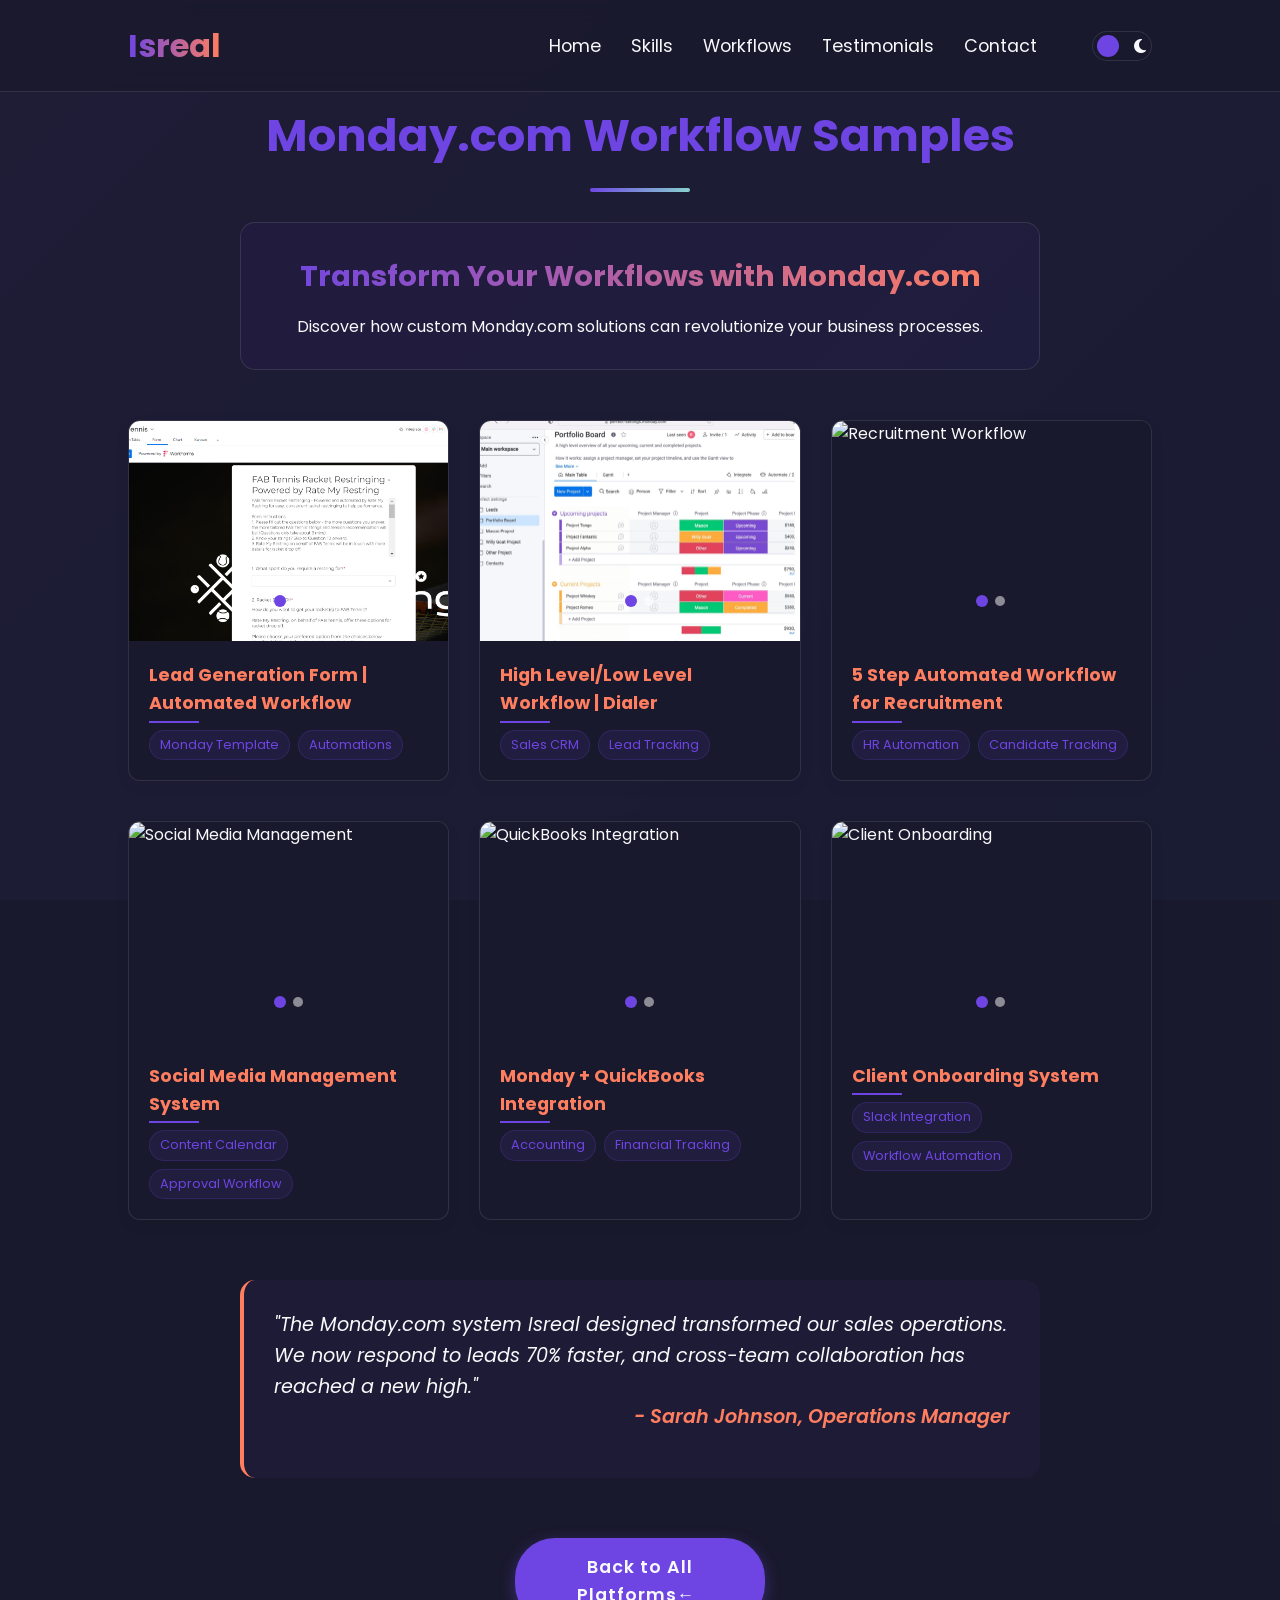
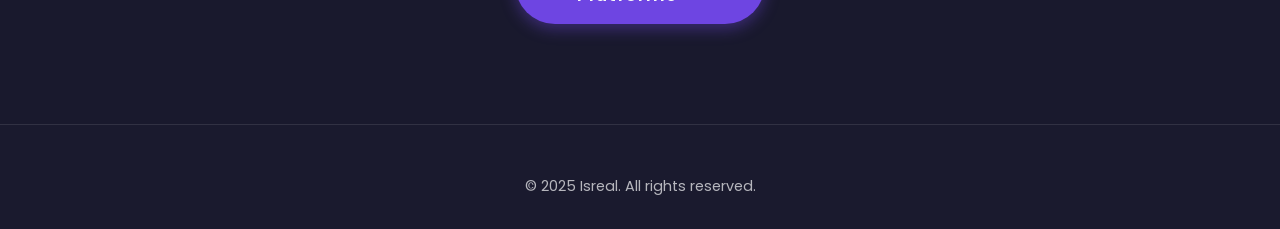
==== Monday.html @ 062c0fcd "Add files via upload" ====
<!DOCTYPE html>
<html lang="en">
<head>
    <meta charset="UTF-8">
    <meta name="viewport" content="width=device-width, initial-scale=1.0">
    <title>Monday.com Workflow Samples | Business Automation Consultant</title>
    <link rel="stylesheet" href="https://cdnjs.cloudflare.com/ajax/libs/font-awesome/6.4.0/css/all.min.css">
    <link href="https://fonts.googleapis.com/css2?family=Poppins:wght@100;200;300;400;500;600;700;800;900&display=swap" rel="stylesheet">
    <link rel="stylesheet" href="style.css">
</head>
<body class="dark-mode">
    <div class="bg-animation"></div>
    
    <header>
        <a href="index.html" class="logo">Isreal</a>
        <div class="menu-container">
            <div class="menu-toggle"><i class="fas fa-bars"></i></div>
            <nav class="navbar">
                <ul>
                    <li><a href="index.html#home">Home</a></li>
                    <li><a href="index.html#skills">Skills</a></li>
                    <li><a href="index.html#workflow">Workflows</a></li>
                    <li><a href="index.html#testimonials">Testimonials</a></li>
                    <li><a href="index.html#contact">Contact</a></li>
                </ul>
            </nav>
            <div class="theme-toggle-container">
                <div class="theme-toggle">
                    <i class="fas fa-sun"></i>
                    <i class="fas fa-moon"></i>
                    <span class="toggle-ball"></span>
                </div>
            </div>
        </div>
    </header>

    <section class="platform-samples">
        <h1>Monday.com Workflow Samples</h1>
        
        <div class="sample-description">
            <h2>Transform Your Workflows with Monday.com</h2>
            <p>Discover how custom Monday.com solutions can revolutionize your business processes.</p>
            <i class="fab fa-monday platform-icon monday-color"></i>
        </div>

        <div class="sample-grid">
            <!-- Row 1 -->
            <div class="sample-row">
                <!-- Sample 1 -->
                <div class="sample-item">
                    <div class="sample-carousel">
                        <div class="carousel-inner">
                            <div class="carousel-item active">
                                <img src="images/Poject image/m1" alt="Lead Generation Form">
                            </div>
                            <div class="carousel-item">
                                <img src="images/Poject image/m11" alt="Form Details">
                            </div>    
                        </div>
                        <div class="carousel-controls">
                            <button class="carousel-prev"><i class="fas fa-chevron-left"></i></button>
                            <button class="carousel-next"><i class="fas fa-chevron-right"></i></button>
                        </div>
                        <div class="carousel-indicators">
                            <span class="indicator active"></span>
                            <span class="indicator"></span>
                        </div>
                    </div>
                    <div class="sample-info">
                        <h3>Lead Generation Form | Automated Workflow</h3>
                        <div class="sample-tags">
                            <span>Monday Template</span>
                            <span>Automations</span>
                        </div>
                    </div>
                </div>

                <!-- Sample 2 -->
                <div class="sample-item">
                    <div class="sample-carousel">
                        <div class="carousel-inner">
                            <div class="carousel-item active">
                                <img src="images/Poject image/m2" alt="High Level Workflow">
                            </div>
                            <div class="carousel-item">
                                <img src="images/Poject image/m22" alt="Dialer Integration">
                            </div>
                        </div>
                        <div class="carousel-controls">
                            <button class="carousel-prev"><i class="fas fa-chevron-left"></i></button>
                            <button class="carousel-next"><i class="fas fa-chevron-right"></i></button>
                        </div>
                        <div class="carousel-indicators">
                            <span class="indicator active"></span>
                            <span class="indicator"></span>
                        </div>
                    </div>
                    <div class="sample-info">
                        <h3>High Level/Low Level Workflow | Dialer</h3>
                        <div class="sample-tags">
                            <span>Sales CRM</span>
                            <span>Lead Tracking</span>
                        </div>
                    </div>
                </div>

                <!-- Sample 3 -->
                <div class="sample-item">
                    <div class="sample-carousel">
                        <div class="carousel-inner">
                            <div class="carousel-item active">
                                <img src="images/Poject image/m3" alt="Recruitment Workflow">
                            </div>
                            <div class="carousel-item">
                                <img src="images/Poject image/m33" alt="Screening Process">
                            </div>
                        </div>
                        <div class="carousel-controls">
                            <button class="carousel-prev"><i class="fas fa-chevron-left"></i></button>
                            <button class="carousel-next"><i class="fas fa-chevron-right"></i></button>
                        </div>
                        <div class="carousel-indicators">
                            <span class="indicator active"></span>
                            <span class="indicator"></span>
                        </div>
                    </div>
                    <div class="sample-info">
                        <h3>5 Step Automated Workflow for Recruitment</h3>
                        <div class="sample-tags">
                            <span>HR Automation</span>
                            <span>Candidate Tracking</span>
                        </div>
                    </div>
                </div>
            </div>

            <!-- Row 2 -->
            <div class="sample-row">
                <!-- Sample 4 -->
                <div class="sample-item">
                    <div class="sample-carousel">
                        <div class="carousel-inner">
                            <div class="carousel-item active">
                                <img src="images/Poject image/m4" alt="Social Media Management">
                            </div>
                            <div class="carousel-item">
                                <img src="images/Poject image/m44" alt="Content Calendar">
                            </div>
                        </div>
                        <div class="carousel-controls">
                            <button class="carousel-prev"><i class="fas fa-chevron-left"></i></button>
                            <button class="carousel-next"><i class="fas fa-chevron-right"></i></button>
                        </div>
                        <div class="carousel-indicators">
                            <span class="indicator active"></span>
                            <span class="indicator"></span>
                        </div>
                    </div>
                    <div class="sample-info">
                        <h3>Social Media Management System</h3>
                        <div class="sample-tags">
                            <span>Content Calendar</span>
                            <span>Approval Workflow</span>
                        </div>
                    </div>
                </div>

                <!-- Sample 5 -->
                <div class="sample-item">
                    <div class="sample-carousel">
                        <div class="carousel-inner">
                            <div class="carousel-item active">
                                <img src="images/Poject image/m5" alt="QuickBooks Integration">
                            </div>
                            <div class="carousel-item">
                                <img src="images/Poject image/m55" alt="Financial Tracking">
                            </div>
                        </div>
                        <div class="carousel-controls">
                            <button class="carousel-prev"><i class="fas fa-chevron-left"></i></button>
                            <button class="carousel-next"><i class="fas fa-chevron-right"></i></button>
                        </div>
                        <div class="carousel-indicators">
                            <span class="indicator active"></span>
                            <span class="indicator"></span>
                        </div>
                    </div>
                    <div class="sample-info">
                        <h3>Monday + QuickBooks Integration</h3>
                        <div class="sample-tags">
                            <span>Accounting</span>
                            <span>Financial Tracking</span>
                        </div>
                    </div>
                </div>

                <!-- Sample 6 -->
                <div class="sample-item">
                    <div class="sample-carousel">
                        <div class="carousel-inner">
                            <div class="carousel-item active">
                                <img src="images/Poject image/m6" alt="Client Onboarding">
                            </div>
                            <div class="carousel-item">
                                <img src="images/Poject image/m66" alt="Slack Integration">
                            </div>
                        </div>
                        <div class="carousel-controls">
                            <button class="carousel-prev"><i class="fas fa-chevron-left"></i></button>
                            <button class="carousel-next"><i class="fas fa-chevron-right"></i></button>
                        </div>
                        <div class="carousel-indicators">
                            <span class="indicator active"></span>
                            <span class="indicator"></span>
                        </div>
                    </div>
                    <div class="sample-info">
                        <h3>Client Onboarding System</h3>
                        <div class="sample-tags">
                            <span>Slack Integration</span>
                            <span>Workflow Automation</span>
                        </div>
                    </div>
                </div>
            </div>
        </div>

        <div class="testimonial-quote">
            <blockquote>
                "The Monday.com system Isreal designed transformed our sales operations. We now respond to leads 70% faster, and cross-team collaboration has reached a new high."
                <cite>- Sarah Johnson, Operations Manager</cite>
            </blockquote>
        </div>

        <a href="index.html#workflow" class="btn back-btn">Back to All Platforms</a>
    </section>

    <footer>
        <p class="copyright">© 2025 Isreal. All rights reserved.</p>
    </footer>

    <div class="back-to-top">
        <i class="fas fa-arrow-up"></i>
    </div>

    <script src="script.js"></script>
    <script src="samples.js"></script>
</body>
</html>
---- style.css ----
/* Base Styles */
:root {
    --primary: #6e45e2;
    --secondary: #88d3ce;
    --accent: #ff7e5f;
    --dark: #1a1a2e;
    --light: #f8f9fa;
    --text-dark: #333;
    --text-light: #f8f9fa;
    --card-bg-dark: rgba(26, 26, 46, 0.9);
    --card-bg-light: rgba(255, 255, 255, 0.9);
    --border-dark: rgba(255, 255, 255, 0.1);
    --border-light: rgba(0, 0, 0, 0.1);
    --gradient: linear-gradient(135deg, var(--primary), var(--secondary));
}

/* Light mode variables */
.light-mode {
    --background: #f8f9fa;
    --text-color: var(--text-dark);
    --card-bg: var(--card-bg-light);
    --border-color: var(--border-light);
    --header-bg: rgba(248, 249, 250, 0.9);
    --header-border: rgba(0, 0, 0, 0.1);
}

/* Dark mode variables */
.dark-mode {
    --background: var(--dark);
    --text-color: var(--text-light);
    --card-bg: var(--card-bg-dark);
    --border-color: var(--border-dark);
    --header-bg: rgba(26, 26, 46, 0.9);
    --header-border: rgba(255, 255, 255, 0.1);
}

* {
    margin: 0;
    padding: 0;
    box-sizing: border-box;
    font-family: 'Poppins', sans-serif;
    transition: background-color 0.5s ease, color 0.3s ease;
}

body {
    background-color: var(--background);
    color: var(--text-color);
    overflow-x: hidden;
    line-height: 1.6;
}

/* Animated Background (Dark mode only) */
.bg-animation {
    position: fixed;
    top: 0;
    left: 0;
    width: 100%;
    height: 100%;
    z-index: -2;
    background: linear-gradient(-45deg, #1a1a2e, #16213e, #0f3460, #533483);
    background-size: 400% 400%;
    animation: gradientBG 15s ease infinite;
    opacity: 0;
    transition: opacity 0.5s ease;
}

.dark-mode .bg-animation {
    opacity: 1;
}

@keyframes gradientBG {
    0% { background-position: 0% 50%; }
    50% { background-position: 100% 50%; }
    100% { background-position: 0% 50%; }
}

/* Header with dropdown menu */
header {
    position: fixed;
    top: 0;
    left: 0;
    width: 100%;
    padding: 20px 10%;
    display: flex;
    justify-content: space-between;
    align-items: center;
    z-index: 100;
    backdrop-filter: blur(10px);
    background: var(--header-bg);
    border-bottom: 1px solid var(--header-border);
}

.logo {
    font-size: 2rem;
    font-weight: 700;
    background: linear-gradient(to right, var(--primary), var(--accent));
    -webkit-background-clip: text;
    background-clip: text;
    color: transparent;
    text-decoration: none;
}

.menu-container {
    display: flex;
    align-items: center;
    gap: 20px;
}

.menu-toggle {
    display: none;
    font-size: 1.5rem;
    color: var(--text-color);
    cursor: pointer;
    z-index: 101;
}

.navbar {
    position: relative;
}

.navbar ul {
    display: flex;
    list-style: none;
}

.navbar li {
    position: relative;
}

.navbar a {
    font-size: 1.1rem;
    color: var(--text-color);
    text-decoration: none;
    padding: 10px 15px;
    display: flex;
    align-items: center;
    gap: 5px;
    transition: all 0.3s ease;
}

.navbar a:hover {
    color: var(--accent);
}

/* Theme toggle */
.theme-toggle-container {
    margin-left: 20px;
}

.theme-toggle {
    position: relative;
    width: 60px;
    height: 30px;
    border-radius: 30px;
    background: var(--card-bg);
    border: 1px solid var(--border-color);
    cursor: pointer;
    display: flex;
    align-items: center;
    padding: 0 5px;
    justify-content: space-between;
}

.theme-toggle i {
    font-size: 1rem;
    color: var(--text-color);
    z-index: 1;
}

.theme-toggle .toggle-ball {
    position: absolute;
    width: 22px;
    height: 22px;
    background: var(--primary);
    border-radius: 50%;
    left: 4px;
    transition: transform 0.3s ease;
    z-index: 2;
}

.light-mode .theme-toggle .toggle-ball {
    transform: translateX(30px);
}

/* Hero Section */
.hero {
    min-height: 100vh;
    display: flex;
    align-items: center;
    padding: 150px 10% 80px;
    position: relative;
    overflow: hidden;
}

.hero-content {
    max-width: 700px;
}

.hero-content h1 {
    font-size: 3.5rem;
    font-weight: 700;
    line-height: 1.2;
    margin-bottom: 20px;
    background: linear-gradient(to right, var(--primary), var(--accent));
    -webkit-background-clip: text;
    background-clip: text;
    color: transparent;
}

.hero-content h3 {
    font-size: 1.8rem;
    color: var(--secondary);
    margin-bottom: 20px;
}

.hero-content p {
    font-size: 1.1rem;
    margin-bottom: 30px;
    line-height: 1.6;
}

.btn-box {
    display: flex;
    gap: 15px;
    margin-bottom: 40px;
}

.btn {
    display: inline-flex;
    padding: 12px 28px;
    background: var(--primary);
    color: var(--light);
    border-radius: 40px;
    font-size: 1rem;
    font-weight: 600;
    letter-spacing: 1px;
    text-decoration: none;
    transition: all 0.3s ease;
    box-shadow: 0 5px 15px rgba(110, 69, 226, 0.4);
    position: relative;
    overflow: hidden;
    z-index: 1;
    border: none;
    cursor: pointer;
}

.btn:hover {
    transform: translateY(-5px);
    box-shadow: 0 10px 20px rgba(110, 69, 226, 0.6);
}

.btn::before {
    content: '';
    position: absolute;
    top: 0;
    left: 0;
    width: 0;
    height: 100%;
    background: linear-gradient(to right, var(--accent), var(--primary));
    transition: width 0.3s ease;
    z-index: -1;
}

.btn:hover::before {
    width: 100%;
}

.btn-secondary {
    background: transparent;
    border: 2px solid var(--primary);
    color: var(--primary);
}

.btn-secondary:hover {
    color: var(--light);
}

/* Hero Image Styling */
.hero {
    position: relative;
    display: flex;
    align-items: center;
    justify-content: space-between;
    padding: 150px 10% 80px;
}

.hero-content {
    flex: 1;
    max-width: 700px;
    z-index: 1;
}

.hero-image {
    flex: 1;
    display: flex;
    justify-content: center;
    align-items: center;
    padding-left: 50px;
    z-index: 1;
}

.hero-image img {
    max-width: 100%;
    height: auto;
    border-radius: 20px;
    box-shadow: 0 20px 40px rgba(0, 0, 0, 0.3);
    border: 5px solid var(--primary);
    animation: float 6s ease-in-out infinite;
    transition: all 0.3s ease;
}

.hero-image img:hover {
    transform: scale(1.02);
    box-shadow: 0 25px 50px rgba(0, 0, 0, 0.4);
}

@keyframes float {
    0% { transform: translateY(0px); }
    50% { transform: translateY(-20px); }
    100% { transform: translateY(0px); }
}

/* About Section */
.about {
    padding: 150px 10% 100px;
    display: flex;
    justify-content: center;
    align-items: center;
    background: var(--card-bg);
}

.about-container {
    display: flex;
    align-items: center;
    gap: 50px;
    max-width: 1200px;
}

.about-img {
    position: relative;
    width: 350px;
    height: 350px;
    border-radius: 50%;
    overflow: hidden;
    border: 5px solid var(--primary);
}

.about-img img {
    width: 100%;
    height: 100%;
    object-fit: cover;
    transition: transform 0.5s ease;
}

.about-img:hover img {
    transform: scale(1.05);
}

.circle-spin {
    position: absolute;
    top: 0;
    left: 0;
    width: 100%;
    height: 100%;
    border-radius: 50%;
    border-top: 5px solid transparent;
    border-bottom: 5px solid transparent;
    border-left: 5px solid var(--accent);
    border-right: 5px solid var(--secondary);
    animation: spin 8s linear infinite;
}

@keyframes spin {
    100% {
        transform: rotate(360deg);
    }
}

.about-content {
    flex: 1;
}

.about-content h3 {
    font-size: 2.5rem;
    margin-bottom: 20px;
    color: var(--primary);
}

.about-content p {
    font-size: 1.1rem;
    line-height: 1.6;
    margin-bottom: 30px;
}

.skills-tags {
    display: flex;
    flex-wrap: wrap;
    gap: 10px;
}

.skill-tag {
    background: var(--primary);
    color: var(--light);
    padding: 8px 15px;
    border-radius: 30px;
    font-size: 0.9rem;
    border: 1px solid var(--primary);
    transition: all 0.3s ease;
    box-shadow: 0 4px 8px rgba(110, 69, 226, 0.2);
}

/* Section Titles */
.section-title {
    font-size: 2.5rem;
    text-align: center;
    margin-bottom: 50px;
    position: relative;
    display: inline-block;
    left: 50%;
    transform: translateX(-50%);
}

.section-title::after {
    content: '';
    position: absolute;
    bottom: -10px;
    left: 0;
    width: 100%;
    height: 3px;
    background: var(--gradient);
    border-radius: 3px;
}

/* Skills Section */
.skills {
    padding: 100px 10%;
    background: var(--background);
}

.skills-container {
    display: grid;
    grid-template-columns: repeat(auto-fit, minmax(300px, 1fr));
    gap: 30px;
    margin-top: 50px;
}

.skill-card {
    background: var(--card-bg);
    border-radius: 15px;
    padding: 30px;
    transition: all 0.3s ease;
    border: 1px solid var(--border-color);
    backdrop-filter: blur(10px);
}

.skill-card:hover {
    transform: translateY(-10px);
    box-shadow: 0 15px 30px rgba(0, 0, 0, 0.1);
    border-color: var(--primary);
}

.skill-card i {
    font-size: 3rem;
    color: var(--primary);
    margin-bottom: 20px;
}

.skill-card h3 {
    font-size: 1.5rem;
    margin-bottom: 15px;
    color: var(--secondary);
}

.skill-card p {
    font-size: 1rem;
    line-height: 1.6;
}

/* Workflow Showcase */
.workflow {
    padding: 100px 10%;
    background: var(--card-bg);
}

.workflow-container {
    display: flex;
    flex-wrap: wrap;
    gap: 30px;
    margin-top: 50px;
}

.workflow-item {
    flex: 1 1 300px;
    background: var(--card-bg);
    border-radius: 15px;
    overflow: hidden;
    transition: all 0.3s ease;
    border: 1px solid var(--border-color);
    position: relative;
    overflow: hidden;
}

.workflow-item::before {
    content: '';
    position: absolute;
    top: 0;
    left: 0;
    width: 100%;
    height: 100%;
    background: var(--gradient);
    opacity: 0;
    transition: opacity 0.3s ease;
    z-index: 1;
}

.workflow-item:hover {
    transform: translateY(-10px);
    box-shadow: 0 15px 30px rgba(0, 0, 0, 0.1);
}

.workflow-item:hover::before {
    opacity: 0.1;
}

.workflow-img {
    height: 200px;
    overflow: hidden;
}

.workflow-img img {
    width: 100%;
    height: 100%;
    object-fit: cover;
    transition: transform 0.5s ease;
}

.workflow-item:hover .workflow-img img {
    transform: scale(1.1);
}

.workflow-content {
    padding: 20px;
    position: relative;
    z-index: 2;
}

.workflow-content h3 {
    font-size: 1.3rem;
    margin-bottom: 10px;
    color: var(--accent);
}

.workflow-content p {
    font-size: 0.9rem;
    line-height: 1.6;
    margin-bottom: 15px;
}

/* Testimonials */
.testimonials {
    padding: 100px 10%;
    background: var(--background);
}

.testimonial-container {
    display: flex;
    flex-wrap: wrap;
    gap: 30px;
    margin-top: 50px;
}

.testimonial-card {
    flex: 1 1 300px;
    background: var(--card-bg);
    border-radius: 15px;
    padding: 30px;
    transition: all 0.3s ease;
    border: 1px solid var(--border-color);
    position: relative;
}

.testimonial-card:hover {
    transform: translateY(-10px);
    box-shadow: 0 15px 30px rgba(0, 0, 0, 0.1);
}

.testimonial-card::before {
    content: '"';
    position: absolute;
    top: 20px;
    left: 20px;
    font-size: 5rem;
    color: rgba(110, 69, 226, 0.1);
    font-family: serif;
    line-height: 1;
}

.testimonial-card p {
    font-size: 1rem;
    line-height: 1.6;
    margin-bottom: 20px;
    position: relative;
    z-index: 1;
}

.testimonial-author {
    display: flex;
    align-items: center;
}

.testimonial-author img {
    width: 50px;
    height: 50px;
    border-radius: 50%;
    object-fit: cover;
    margin-right: 15px;
    border: 2px solid var(--primary);
}

.author-info h4 {
    font-size: 1.1rem;
    color: var(--secondary);
}

.author-info span {
    font-size: 0.9rem;
    color: var(--text-color);
    opacity: 0.7;
}

.rating {
    color: var(--accent);
    margin-top: 5px;
}

/* Video Testimonial Section */
.video-testimonial {
    padding: 100px 10%;
    background: var(--card-bg);
}

.video-container {
    max-width: 1000px;
    margin: 0 auto;
}

.vimeo-wrapper {
    position: relative;
    padding-bottom: 56.25%; /* 16:9 Aspect Ratio */
    height: 0;
    overflow: hidden;
    border-radius: 15px;
    box-shadow: 0 15px 30px rgba(0,0,0,0.2);
    margin-bottom: 20px;
}

.vimeo-wrapper iframe {
    position: absolute;
    top: 0;
    left: 0;
    width: 100%;
    height: 100%;
    border: none;
}

.video-caption {
    text-align: center;
    margin-top: 20px;
}

.video-caption h3 {
    color: var(--accent);
    font-size: 1.4rem;
    margin-bottom: 5px;
}

.video-description {
    max-width: 800px;
    margin: 30px auto 0;
    text-align: center;
    font-size: 1.1rem;
    line-height: 1.6;
}

/* Contact */
.contact {
    padding: 100px 10%;
    background: var(--card-bg);
}

.contact-container {
    display: flex;
    flex-wrap: wrap;
    gap: 50px;
    margin-top: 50px;
}

.contact-info {
    flex: 1 1 300px;
    text-align: center;
    width: 100%;
}

.contact-info h3 {
    font-size: 1.8rem;
    margin-bottom: 30px;
    color: var(--secondary);
}

.contact-details {
    display: flex;
    flex-direction: column;
    gap: 20px;
}

.contact-item {
    display: flex;
    align-items: center;
    gap: 15px;
    justify-content: center;
}

.contact-item i {
    font-size: 1.5rem;
    color: var(--primary);
    width: 50px;
    height: 50px;
    background: var(--card-bg);
    border-radius: 50%;
    display: flex;
    justify-content: center;
    align-items: center;
    transition: all 0.3s ease;
}

.contact-item:hover i {
    background: var(--primary);
    color: var(--light);
    transform: rotate(15deg);
}

.contact-text h4 {
    font-size: 1.2rem;
    margin-bottom: 5px;
    color: var(--accent);
}

.contact-text a, .contact-text p {
    font-size: 1rem;
    color: var(--text-color);
    text-decoration: none;
    transition: all 0.3s ease;
}

.contact-text a:hover {
    color: var(--primary);
}

.upwork-btn-container {
    margin-top: 30px;
    text-align: center;
}

.upwork-btn {
    padding: 15px 30px;
    font-size: 1.1rem;
}

/* Footer */
footer {
    background: var(--background);
    padding: 30px 10%;
    text-align: center;
    border-top: 1px solid var(--border-color);
}

.copyright {
    font-size: 0.9rem;
    color: var(--text-color);
    opacity: 0.7;
    margin-top: 20px;
}

/* Back to Top Button */
.back-to-top {
    position: fixed;
    bottom: 30px;
    right: 30px;
    width: 50px;
    height: 50px;
    background: var(--primary);
    color: var(--light);
    border-radius: 50%;
    display: flex;
    justify-content: center;
    align-items: center;
    cursor: pointer;
    opacity: 0;
    visibility: hidden;
    transition: all 0.3s ease;
    z-index: 99;
    box-shadow: 0 5px 15px rgba(110, 69, 226, 0.4);
}

.back-to-top.visible {
    opacity: 1;
    visibility: visible;
}

.back-to-top:hover {
    background: var(--accent);
    transform: translateY(-5px);
}

/* Chatbot Styles */
.chatbot-container {
    position: fixed;
    bottom: 20px;
    left: 20px;
    width: 350px;
    max-height: 500px;
    background: var(--card-bg);
    border-radius: 16px;
    box-shadow: 0 10px 25px rgba(0, 0, 0, 0.2);
    overflow: hidden;
    display: flex;
    flex-direction: column;
    transform: translateY(20px);
    opacity: 0;
    visibility: hidden;
    transition: all 0.3s ease;
    z-index: 1000;
    border: 1px solid var(--border-color);
}

.chatbot-container.active {
    transform: translateY(0);
    opacity: 1;
    visibility: visible;
    max-height: 70vh;
}

.chatbot-container .chat-header {
    background: var(--primary);
    color: white;
    padding: 15px;
    display: flex;
    align-items: center;
    position: relative;
}

.chatbot-container .chat-header h2 {
    margin: 0;
    font-size: 1.2rem;
    color: white;
}

.chatbot-container .bot-avatar {
    width: 30px;
    height: 30px;
    border-radius: 50%;
    margin-right: 10px;
    object-fit: cover;
}

.chatbot-container .close-chat {
    position: absolute;
    right: 15px;
    background: none;
    border: none;
    color: white;
    font-size: 1rem;
    cursor: pointer;
    padding: 5px;
}

.chatbot-container .chat-box {
    flex: 1;
    padding: 15px;
    overflow-y: auto;
    max-height: 350px;
    background: var(--card-bg);
}

.chatbot-container .message {
    margin-bottom: 12px;
    display: flex;
    align-items: flex-start;
    animation: fadeIn 0.4s forwards;
}

.chatbot-container .user {
    justify-content: flex-end;
}

.chatbot-container .user .bubble {
    background: var(--primary);
    color: white;
    border-top-right-radius: 5px;
}

.chatbot-container .bot .bubble {
    background: var(--card-bg);
    color: var(--text-color);
    border: 1px solid var(--border-color);
    border-top-left-radius: 5px;
}

.chatbot-container .bubble {
    max-width: 80%;
    padding: 10px 14px;
    border-radius: 20px;
    position: relative;
    font-size: 0.9rem;
    line-height: 1.4;
    word-wrap: break-word;
}

.chatbot-container #chat-form {
    display: flex;
    border-top: 1px solid var(--border-color);
    padding: 10px;
    background: var(--card-bg);
}

.chatbot-container #user-input {
    flex: 1;
    padding: 10px 12px;
    border: 1px solid var(--border-color);
    border-radius: 20px;
    background: var(--card-bg);
    margin-right: 10px;
    font-size: 0.9rem;
    color: var(--text-color);
}

.chatbot-container #chat-form button {
    background: var(--primary);
    color: white;
    border: none;
    width: 40px;
    height: 40px;
    border-radius: 50%;
    cursor: pointer;
    font-size: 1rem;
    display: flex;
    align-items: center;
    justify-content: center;
    transition: all 0.3s ease;
}

.chatbot-container #chat-form button:hover {
    background: var(--accent);
    transform: scale(1.05);
}

.chatbot-container .typing-indicator {
    display: none;
    padding: 5px 15px;
    background: var(--card-bg);
}

.chatbot-container .typing-indicator span {
    display: inline-block;
    width: 8px;
    height: 8px;
    margin-right: 4px;
    background: var(--text-color);
    opacity: 0.4;
    border-radius: 50%;
    animation: blink 1.4s infinite;
}

.chatbot-container .typing-indicator span:nth-child(2) {
    animation-delay: 0.2s;
}

.chatbot-container .typing-indicator span:nth-child(3) {
    animation-delay: 0.4s;
}

.chat-toggle {
    position: fixed;
    bottom: 30px;
    left: 30px;
    width: 60px;
    height: 60px;
    background: var(--primary);
    color: white;
    border-radius: 50%;
    display: flex;
    justify-content: center;
    align-items: center;
    cursor: pointer;
    z-index: 999;
    box-shadow: 0 5px 15px rgba(0, 0, 0, 0.2);
    transition: all 0.3s ease;
}

.chat-toggle:hover {
    transform: scale(1.1);
    background: var(--accent);
}

.chat-toggle i {
    font-size: 1.5rem;
}

/* Enhanced Platform Samples Section */
.platform-samples {
    padding: 120px 10% 80px;
    min-height: 100vh;
    background: var(--card-bg);
}

.platform-samples h1 {
    font-size: 3rem;
    text-align: center;
    margin-bottom: 30px;
    color: var(--primary);
    position: relative;
    padding-bottom: 20px;
}

.platform-samples h1::after {
    content: '';
    position: absolute;
    bottom: 0;
    left: 50%;
    transform: translateX(-50%);
    width: 100px;
    height: 4px;
    background: var(--gradient);
    border-radius: 2px;
}

.sample-description {
    max-width: 800px;
    margin: 0 auto 60px;
    text-align: center;
    padding: 30px;
    background: rgba(110, 69, 226, 0.05);
    border-radius: 15px;
    border: 1px solid var(--border-color);
    position: relative;
    overflow: hidden;
}

.sample-description::before {
    content: '';
    position: absolute;
    top: 0;
    left: 0;
    width: 100%;
    height: 100%;
    background: var(--gradient);
    opacity: 0.03;
    z-index: -1;
}

.sample-description h2 {
    font-size: 1.8rem;
    margin-bottom: 15px;
    background: linear-gradient(to right, var(--primary), var(--accent));
    -webkit-background-clip: text;
    background-clip: text;
    color: transparent;
}

.sample-grid {
    display: grid;
    grid-template-columns: repeat(auto-fit, minmax(350px, 1fr));
    gap: 30px;
    margin-bottom: 60px;
}

.sample-item {
    background: var(--card-bg);
    border-radius: 15px;
    overflow: hidden;
    transition: all 0.4s ease;
    border: 1px solid var(--border-color);
    box-shadow: 0 10px 20px rgba(0, 0, 0, 0.05);
    position: relative;
}

.sample-item::before {
    content: '';
    position: absolute;
    top: 0;
    left: 0;
    width: 100%;
    height: 100%;
    background: var(--gradient);
    opacity: 0;
    transition: opacity 0.3s ease;
    z-index: 1;
}

.sample-item:hover {
    transform: translateY(-10px);
    box-shadow: 0 15px 30px rgba(0, 0, 0, 0.15);
    border-color: var(--primary);
}

.sample-item:hover::before {
    opacity: 0.05;
}


/* Updated Image Gallery Styles */
.sample-image-gallery {
    position: relative;
    width: 100%;
    height: 220px;
    overflow: hidden;
    border-bottom: 1px solid var(--border-color);
}

.sample-image-gallery img {
    position: absolute;
    width: 100%;
    height: 100%;
    object-fit: cover;
    transition: opacity 0.5s ease;
    opacity: 0;
}

.sample-image-gallery img.active {
    opacity: 1;
}

.gallery-controls {
    position: absolute;
    bottom: 10px;
    left: 0;
    right: 0;
    display: flex;
    justify-content: center;
    gap: 10px;
    z-index: 3;
}

.gallery-controls button {
    background: rgba(110, 69, 226, 0.7);
    color: white;
    border: none;
    width: 30px;
    height: 30px;
    border-radius: 50%;
    cursor: pointer;
    display: flex;
    align-items: center;
    justify-content: center;
    transition: all 0.3s ease;
}

.gallery-controls button:hover {
    background: var(--accent);
    transform: scale(1.1);
}

.sample-content {
    padding: 25px;
    position: relative;
    z-index: 2;
}

.sample-item h3 {
    font-size: 1.3rem;
    margin-bottom: 12px;
    color: var(--accent);
    position: relative;
    display: inline-block;
}

.sample-item h3::after {
    content: '';
    position: absolute;
    bottom: -5px;
    left: 0;
    width: 50px;
    height: 2px;
    background: var(--primary);
    transition: width 0.3s ease;
}

.sample-item:hover h3::after {
    width: 80px;
}

.sample-item p {
    font-size: 1rem;
    line-height: 1.6;
    color: var(--text-color);
    opacity: 0.9;
}

.platform-icon {
    position: absolute;
    top: 20px;
    right: 20px;
    font-size: 1.5rem;
    color: var(--primary);
    opacity: 0.2;
    z-index: 1;
}

/* Enhanced Carousel */
.carousel-container {
    max-width: 1000px;
    margin: 0 auto 60px;
    position: relative;
}

.carousel {
    border-radius: 15px;
    overflow: hidden;
    box-shadow: 0 20px 40px rgba(0, 0, 0, 0.15);
    border: 1px solid var(--border-color);
}

.carousel-inner {
    display: flex;
    transition: transform 0.5s cubic-bezier(0.645, 0.045, 0.355, 1);
}

.carousel-item {
    min-width: 100%;
    position: relative;
}

.carousel-item img {
    width: 100%;
    display: block;
    max-height: 600px;
    object-fit: contain;
    background: var(--card-bg);
}

.carousel-caption {
    position: absolute;
    bottom: 0;
    left: 0;
    right: 0;
    background: linear-gradient(to top, rgba(26, 26, 46, 0.9), transparent);
    color: white;
    padding: 30px 20px 20px;
    text-align: center;
    font-size: 1.1rem;
}

.carousel-controls {
    position: absolute;
    top: 50%;
    width: 100%;
    display: flex;
    justify-content: space-between;
    transform: translateY(-50%);
    z-index: 10;
    padding: 0 20px;
}

.carousel-control {
    background: rgba(110, 69, 226, 0.8);
    color: white;
    border: none;
    width: 50px;
    height: 50px;
    border-radius: 50%;
    cursor: pointer;
    font-size: 1.5rem;
    display: flex;
    align-items: center;
    justify-content: center;
    transition: all 0.3s ease;
    box-shadow: 0 5px 15px rgba(0, 0, 0, 0.2);
}

.carousel-control:hover {
    background: var(--accent);
    transform: scale(1.1);
}

.carousel-indicators {
    display: flex;
    justify-content: center;
    padding: 20px 0;
    gap: 10px;
}

.indicator {
    width: 12px;
    height: 12px;
    border-radius: 50%;
    background: var(--border-color);
    cursor: pointer;
    transition: all 0.3s ease;
}

.indicator.active {
    background: var(--primary);
    transform: scale(1.2);
}

.testimonial-quote {
    max-width: 800px;
    margin: 0 auto 60px;
    padding: 30px;
    background: rgba(110, 69, 226, 0.05);
    border-radius: 15px;
    border-left: 4px solid var(--accent);
}

.testimonial-quote blockquote {
    font-size: 1.2rem;
    line-height: 1.6;
    margin-bottom: 15px;
    font-style: italic;
}

.testimonial-quote cite {
    display: block;
    text-align: right;
    font-weight: 600;
    color: var(--accent);
}

.back-btn {
    display: block;
    margin: 0 auto;
    text-align: center;
    max-width: 250px;
    padding: 15px 30px;
    font-size: 1.1rem;
    position: relative;
    overflow: hidden;
}

.back-btn::after {
    content: '←';
    margin-right: 8px;
    transition: all 0.3s ease;
}

.back-btn:hover::after {
    margin-right: 15px;
}

/* Platform-specific accent colors */
.monday-color { color: #f62b54; }
.clickup-color { color: #7b68ee; }
.notion-color { color: #000000; }
.airtable-color { color: #fcb400; }
.trello-color { color: #026aa7; }
.make-color { color: #00d2b2; }
.zapier-color { color: #ff4a00; }
.hubspot-color { color: #ff7a59; }
.asana-color { color: #273347; }
.pipedrive-color { color: #f62b54; }
.n8n-color { color: #29abe0; }
.zoho-color { color: #cd1719; }

/* Responsive Design */
@media (max-width: 1200px) {
    .hero-content h1 {
        font-size: 3rem;
    }
    
    .about-container {
        flex-direction: column;
        text-align: center;
    }
    
    .skills-tags {
        justify-content: center;
    }
}

@media (max-width: 992px) {
    .menu-toggle {
        display: block;
    }
    
    .navbar {
        position: fixed;
        top: 80px;
        left: -100%;
        width: 80%;
        height: calc(100vh - 80px);
        background: var(--card-bg);
        flex-direction: column;
        align-items: center;
        padding-top: 50px;
        transition: all 0.3s ease;
        backdrop-filter: blur(10px);
        border-right: 1px solid var(--border-color);
    }
    
    .navbar.active {
        left: 0;
    }
    
    .navbar ul {
        flex-direction: column;
        width: 100%;
    }
    
    .hero {
        padding-top: 180px;
        text-align: center;
    }
    
    .btn-box {
        justify-content: center;
    }
    
    .contact-container {
        flex-direction: column;
    }

    .sample-grid {
        grid-template-columns: repeat(auto-fit, minmax(300px, 1fr));
    }
    
    .platform-samples h1 {
        font-size: 2.5rem;
    }
}

@media (max-width: 768px) {
    .hero-content h1 {
        font-size: 2.5rem;
    }
    
    .hero-content h3 {
        font-size: 1.5rem;
    }
    
    .section-title {
        font-size: 2rem;
    }
    
    .about-img {
        width: 250px;
        height: 250px;
    }

    .carousel-control {
        width: 40px;
        height: 40px;
        font-size: 1.2rem;
    }
    
    .sample-description {
        padding: 20px;
    }
}

@media (max-width: 576px) {
    .btn-box {
        flex-direction: column;
    }
    
    .btn {
        width: 100%;
        text-align: center;
    }
    
    .about-img {
        width: 200px;
        height: 200px;
    }
    
    .chatbot-container {
        width: 90%;
        left: 5%;
        bottom: 80px;
        max-height: 60vh;
    }
    
    .chat-toggle {
        bottom: 20px;
        left: 20px;
        width: 50px;
        height: 50px;
    }

    .sample-grid {
        grid-template-columns: 1fr;
    }
    
    .platform-samples {
        padding: 100px 5% 60px;
    }
    
    .platform-samples h1 {
        font-size: 2rem;
    }
}

@keyframes fadeIn {
    from { opacity: 0; transform: translateY(10px); }
    to { opacity: 1; transform: translateY(0); }
}

@keyframes blink {
    0%, 100% { opacity: 0.4; }
    50% { opacity: 1; }
}

/* Ensure all transitions have proper fallbacks */
* {
    transition: background-color 0.5s ease, color 0.3s ease, transform 0.3s ease, opacity 0.3s ease;
}

/* Fix for theme toggle in light mode */
.light-mode .theme-toggle .toggle-ball {
    transform: translateX(30px) !important;
}

/* Ensure all interactive elements have pointer cursor */
button, a, [role="button"] {
    cursor: pointer;
}

/* Fix for mobile menu z-index */
@media (max-width: 992px) {
    .navbar {
        z-index: 1000;
    }
}

/* Ensure images don't overflow containers */
img {
    max-width: 100%;
    height: auto;
}

/* Fix for carousel controls positioning */
.carousel-controls {
    pointer-events: none;
}

.carousel-control {
    pointer-events: auto;
}

/* Add proper focus states for accessibility */
a:focus, button:focus, input:focus {
    outline: 2px solid var(--primary);
    outline-offset: 2px;
}

/* Fix for iframe border in some browsers */
iframe {
    border: none;
}
/* Platform Samples Section */
.platform-samples {
    padding: 100px 10%;
    min-height: 100vh;
    background: var(--card-bg);
}

.platform-samples h1 {
    font-size: 2.8rem;
    text-align: center;
    margin-bottom: 30px;
    color: var(--primary);
    position: relative;
}

.sample-description {
    max-width: 800px;
    margin: 0 auto 50px;
    text-align: center;
}

.sample-description h2 {
    font-size: 1.8rem;
    margin-bottom: 15px;
    background: linear-gradient(to right, var(--primary), var(--accent));
    -webkit-background-clip: text;
    background-clip: text;
    color: transparent;
}

.platform-icon {
    font-size: 2rem;
    color: var(--primary);
    margin-top: 20px;
}

/* Sample Grid Layout */
.sample-grid {
    display: flex;
    flex-direction: column;
    gap: 40px;
    margin-bottom: 60px;
}

.sample-row {
    display: grid;
    grid-template-columns: repeat(3, 1fr);
    gap: 30px;
}

.sample-item {
    background: var(--card-bg);
    border-radius: 12px;
    overflow: hidden;
    transition: all 0.3s ease;
    border: 1px solid var(--border-color);
    box-shadow: 0 5px 15px rgba(0, 0, 0, 0.05);
}

.sample-item:hover {
    transform: translateY(-5px);
    box-shadow: 0 10px 25px rgba(0, 0, 0, 0.1);
    border-color: var(--primary);
}

/* Sample Carousel */
.sample-carousel {
    position: relative;
    height: 220px;
    overflow: hidden;
}
.gohighlevel-color { color: #6c5ce7; }

.carousel-inner {
    display: flex;
    height: 100%;
    transition: transform 0.5s ease;
}

.carousel-item {
    min-width: 100%;
    height: 100%;
}

.carousel-item img {
    width: 100%;
    height: 100%;
    object-fit: cover;
}

.carousel-controls {
    position: absolute;
    top: 50%;
    left: 0;
    right: 0;
    display: flex;
    justify-content: space-between;
    padding: 0 15px;
    transform: translateY(-50%);
}

.carousel-prev,
.carousel-next {
    width: 36px;
    height: 36px;
    border-radius: 50%;
    background: rgba(110, 69, 226, 0.8);
    color: white;
    border: none;
    display: flex;
    align-items: center;
    justify-content: center;
    cursor: pointer;
    transition: all 0.3s ease;
    opacity: 0;
}

.sample-carousel:hover .carousel-prev,
.sample-carousel:hover .carousel-next {
    opacity: 1;
}

.carousel-prev:hover,
.carousel-next:hover {
    background: var(--accent);
    transform: scale(1.1);
}

.carousel-indicators {
    position: absolute;
    bottom: 15px;
    left: 0;
    right: 0;
    display: flex;
    justify-content: center;
    gap: 8px;
}

.indicator {
    width: 10px;
    height: 10px;
    border-radius: 50%;
    background: rgba(255, 255, 255, 0.5);
    cursor: pointer;
    transition: all 0.3s ease;
}

.indicator.active {
    background: var(--primary);
    transform: scale(1.2);
}

/* Sample Info */
.sample-info {
    padding: 20px;
}

.sample-info h3 {
    font-size: 1.1rem;
    margin-bottom: 12px;
    color: var(--accent);
}

.sample-tags {
    display: flex;
    flex-wrap: wrap;
    gap: 8px;
}

.sample-tags span {
    background: rgba(110, 69, 226, 0.1);
    color: var(--primary);
    padding: 4px 10px;
    border-radius: 20px;
    font-size: 0.8rem;
    border: 1px solid rgba(110, 69, 226, 0.2);
}

/* Testimonial */
.testimonial-quote {
    max-width: 800px;
    margin: 0 auto 60px;
    padding: 30px;
    background: rgba(110, 69, 226, 0.05);
    border-radius: 15px;
    border-left: 4px solid var(--accent);
}

.testimonial-quote blockquote {
    font-size: 1.2rem;
    line-height: 1.6;
    margin-bottom: 15px;
    font-style: italic;
}

.testimonial-quote cite {
    display: block;
    text-align: right;
    font-weight: 600;
    color: var(--accent);
}

/* Back Button */
.back-btn {
    display: block;
    margin: 0 auto;
    text-align: center;
    max-width: 250px;
    padding: 15px 30px;
    font-size: 1.1rem;
    position: relative;
    overflow: hidden;
}

.back-btn::after {
    content: '←';
    margin-right: 8px;
    transition: all 0.3s ease;
}

.back-btn:hover::after {
    margin-right: 15px;
}

/* Responsive Design */
@media (max-width: 1200px) {
    .sample-row {
        grid-template-columns: repeat(3, 1fr);
    }
}

@media (max-width: 992px) {
    .sample-row {
        grid-template-columns: repeat(2, 1fr);
    }
    
    .platform-samples h1 {
        font-size: 2.5rem;
    }
}

@media (max-width: 768px) {
    .sample-row {
        grid-template-columns: 1fr;
    }
    
    .platform-samples {
        padding: 80px 5%;
    }
    
    .sample-carousel {
        height: 180px;
    }
}

@media (max-width: 576px) {
    .platform-samples h1 {
        font-size: 2rem;
    }
    
    .testimonial-quote {
        padding: 20px;
    }
}
/* Add these to your existing CSS */

/* Ensure chatbot is visible when active */
.chatbot-container.active {
    transform: translateY(0);
    opacity: 1;
    visibility: visible;
}

/* Better message bubbles */
.chatbot-container .bubble {
    max-width: 80%;
    padding: 12px 16px;
    border-radius: 18px;
    line-height: 1.4;
    word-wrap: break-word;
    margin: 5px 0;
}

/* User message styling */
.chatbot-container .user .bubble {
    background: var(--primary);
    color: white;
    margin-left: auto;
}

/* Bot message styling */
.chatbot-container .bot .bubble {
    background: var(--card-bg);
    color: var(--text-color);
    border: 1px solid var(--border-color);
    margin-right: auto;
}

/* Better input field */
#user-input {
    flex: 1;
    padding: 12px;
    border: 1px solid var(--border-color);
    border-radius: 20px;
    background: var(--card-bg);
    color: var(--text-color);
    font-size: 0.95rem;
}

/* Typing indicator animation */
@keyframes typing {
    0%, 100% { opacity: 0.4; transform: translateY(0); }
    50% { opacity: 1; transform: translateY(-3px); }
}

.typing-indicator span {
    animation: typing 1.4s infinite ease-in-out;
}
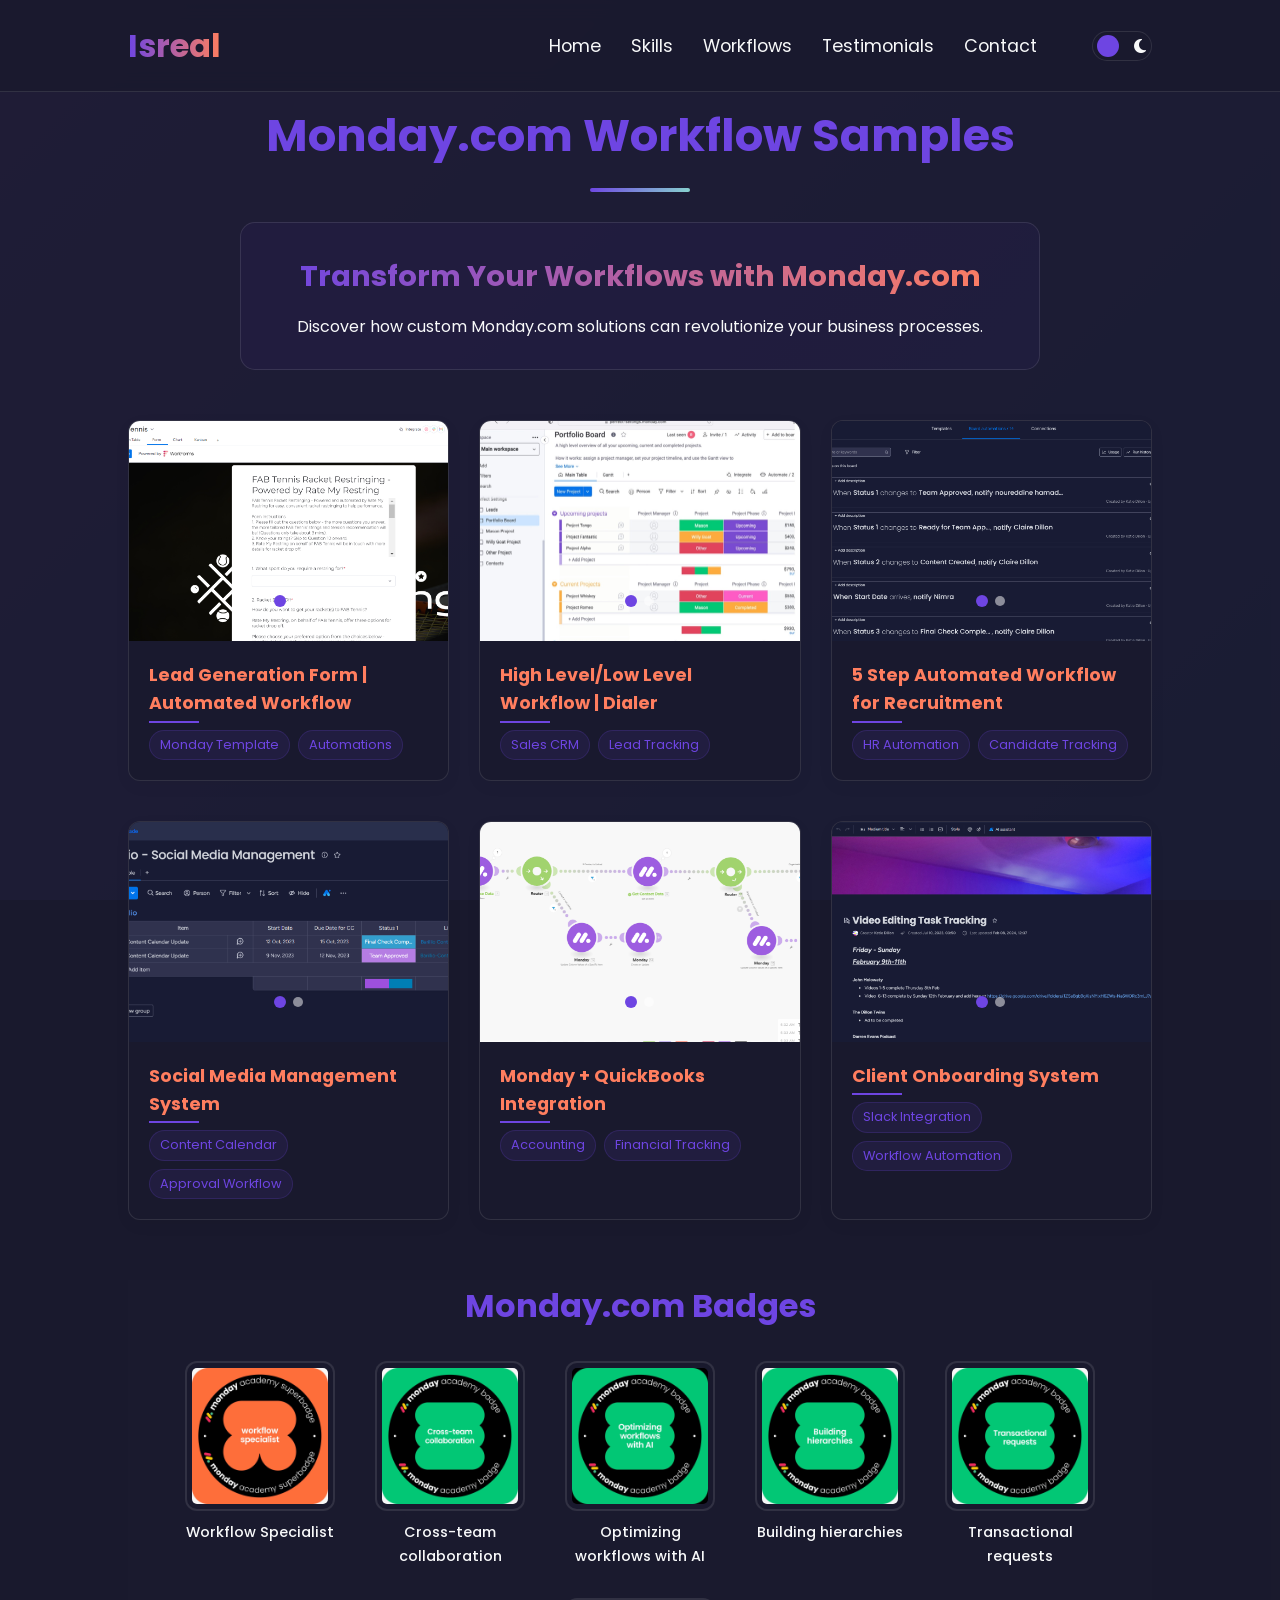
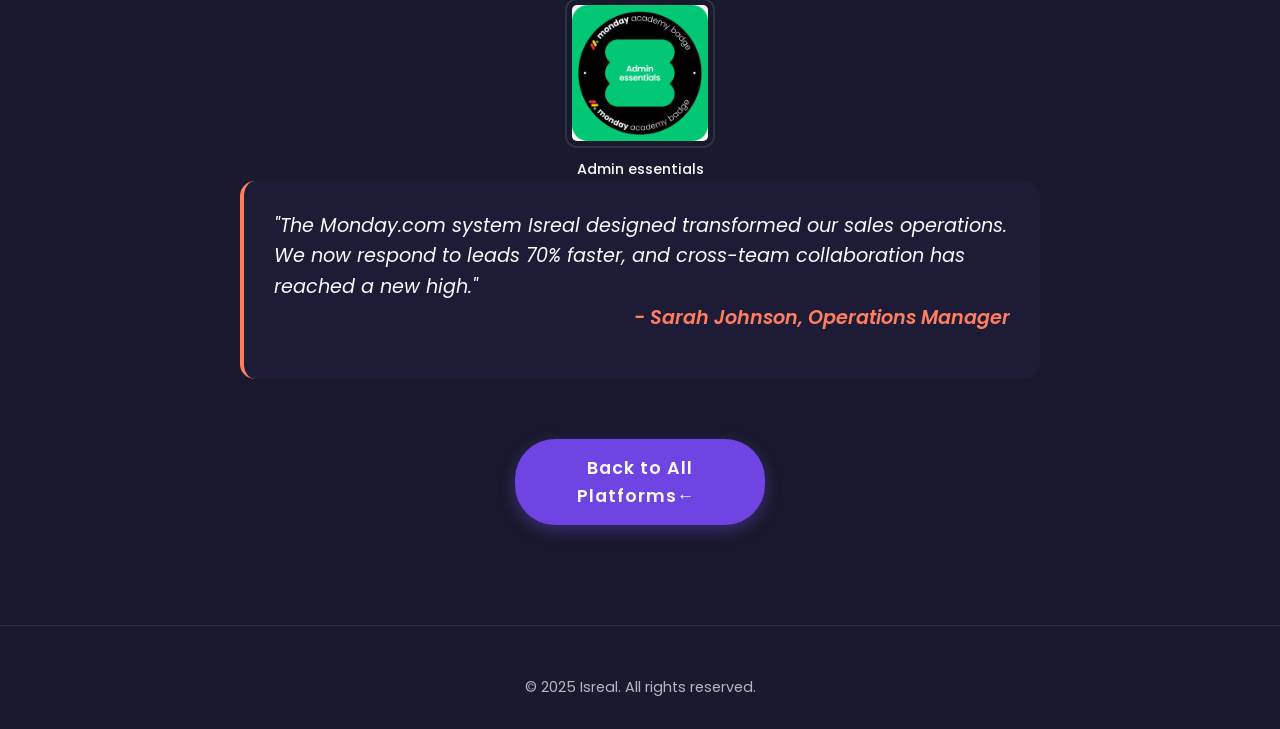
==== commit 8792bdd1: "Add Monday.com badges section to Monday.html Added a new section for Monday.com badges to showcase a" ====
--- a/Monday.html
+++ b/Monday.html
@@ -224,7 +224,37 @@
                 </div>
             </div>
         </div>
-
+<!-- Inside Monday.html, after sample-description -->
+<div class="badges-certificates" style="margin-top: 50px; padding: 0;">
+    <h2 style="text-align: center; font-size: 2rem; margin-bottom: 30px; color: var(--primary);">Monday.com Badges</h2>
+    <div class="badge-list" style="display: flex; flex-wrap: wrap; justify-content: center; gap: 30px;">
+        <!-- Orange superbadge first -->
+       <div class="badge-item">
+                    <img src="images/monday-badges/Badge (7).jpeg" alt="Workflow Specialist Superbadge">
+                    <p>Workflow Specialist</p>
+                </div>
+                <div class="badge-item">
+                    <img src="images/monday-badges/Badge (2).jpeg" alt="Workflow Specialist Superbadge">
+                    <p>Cross-team collaboration</p>
+                </div>
+                <div class="badge-item">
+                    <img src="images/monday-badges/Badge (1).jpeg" alt="Workflow Specialist Superbadge">
+                    <p>Optimizing workflows with AI</p>
+                </div>
+                <div class="badge-item">
+                    <img src="images/monday-badges/Badge (5).jpeg" alt="Workflow Specialist Superbadge">
+                    <p>Building hierarchies</p>
+                </div>
+                <div class="badge-item">
+                    <img src="images/monday-badges/Badge (3).jpeg" alt="Workflow Specialist Superbadge">
+                    <p>Transactional requests</p>
+                </div>
+                <div class="badge-item">
+                    <img src="images/monday-badges/Badge (6).jpeg" alt="Workflow Specialist Superbadge">
+                    <p>Admin essentials</p>
+                </div>
+    </div>
+</div>
         <div class="testimonial-quote">
             <blockquote>
                 "The Monday.com system Isreal designed transformed our sales operations. We now respond to leads 70% faster, and cross-team collaboration has reached a new high."
@@ -246,4 +276,4 @@
     <script src="script.js"></script>
     <script src="samples.js"></script>
 </body>
-</html>+</html>
--- a/style.css
+++ b/style.css
@@ -1,3 +1,4 @@
+
 /* Base Styles */
 :root {
     --primary: #6e45e2;
@@ -1627,7 +1628,6 @@
     height: 220px;
     overflow: hidden;
 }
-.gohighlevel-color { color: #6c5ce7; }
 
 .carousel-inner {
     display: flex;
@@ -1820,57 +1820,255 @@
         padding: 20px;
     }
 }
-/* Add these to your existing CSS */
-
-/* Ensure chatbot is visible when active */
-.chatbot-container.active {
-    transform: translateY(0);
-    opacity: 1;
-    visibility: visible;
-}
-
-/* Better message bubbles */
-.chatbot-container .bubble {
-    max-width: 80%;
-    padding: 12px 16px;
-    border-radius: 18px;
-    line-height: 1.4;
-    word-wrap: break-word;
-    margin: 5px 0;
-}
-
-/* User message styling */
-.chatbot-container .user .bubble {
+/* Replace the existing .file-grid and related styles with these */
+
+/* File Grid Container */
+.file-grid {
+    display: grid;
+    grid-template-columns: repeat(auto-fill, minmax(280px, 1fr));
+    gap: 25px;
+    margin: 40px 0;
+}
+
+.file-row {
+    display: contents; /* Makes each row act as part of the grid */
+}
+
+/* File Card Styles */
+.file-card {
+    background: var(--card-bg);
+    border-radius: 12px;
+    padding: 20px;
+    display: flex;
+    align-items: center;
+    gap: 20px;
+    transition: all 0.3s ease;
+    border: 1px solid var(--border-color);
+    box-shadow: 0 4px 12px rgba(0, 0, 0, 0.05);
+}
+
+.file-card:hover {
+    transform: translateY(-5px);
+    box-shadow: 0 8px 25px rgba(110, 69, 226, 0.15);
+    border-color: var(--primary);
+}
+
+/* File Icon Styles */
+.file-icon {
+    width: 60px;
+    height: 60px;
+    border-radius: 12px;
+    display: flex;
+    align-items: center;
+    justify-content: center;
+    font-size: 1.8rem;
+    flex-shrink: 0;
+}
+
+.file-icon .fa-file-excel {
+    color: #1d6f42;
+    background-color: rgba(29, 111, 66, 0.1);
+    padding: 15px;
+    border-radius: 10px;
+}
+
+.file-icon .fa-file-pdf {
+    color: #e74c3c;
+    background-color: rgba(231, 76, 60, 0.1);
+    padding: 15px;
+    border-radius: 10px;
+}
+
+/* File Info Styles */
+.file-info {
+    flex: 1;
+}
+
+.file-info h3 {
+    font-size: 1.1rem;
+    margin-bottom: 8px;
+    color: var(--text-color);
+    font-weight: 600;
+}
+
+.file-meta {
+    display: flex;
+    justify-content: space-between;
+    align-items: center;
+    margin-bottom: 15px;
+    font-size: 0.85rem;
+    color: var(--text-color);
+    opacity: 0.8;
+}
+
+/* Download Button Styles */
+.download-btn {
+    display: inline-flex;
+    align-items: center;
+    gap: 8px;
+    padding: 8px 16px;
     background: var(--primary);
     color: white;
-    margin-left: auto;
-}
-
-/* Bot message styling */
-.chatbot-container .bot .bubble {
-    background: var(--card-bg);
+    border-radius: 6px;
+    font-size: 0.9rem;
+    font-weight: 500;
+    text-decoration: none;
+    transition: all 0.3s ease;
+    border: none;
+    cursor: pointer;
+}
+
+.download-btn:hover {
+    background: var(--accent);
+    transform: translateY(-2px);
+    box-shadow: 0 4px 8px rgba(255, 126, 95, 0.3);
+}
+
+/* Section Title Styles */
+.section-title {
+    font-size: 1.8rem;
+    text-align: center;
+    margin: 40px 0 30px;
+    color: var(--primary);
+    position: relative;
+    display: inline-block;
+    padding-bottom: 10px;
+}
+
+.section-title::after {
+    content: '';
+    position: absolute;
+    bottom: 0;
+    left: 50%;
+    transform: translateX(-50%);
+    width: 80px;
+    height: 3px;
+    background: linear-gradient(to right, var(--primary), var(--accent));
+    border-radius: 3px;
+}
+
+/* Responsive Adjustments */
+@media (max-width: 768px) {
+    .file-grid {
+        grid-template-columns: 1fr;
+    }
+    
+    .file-card {
+        flex-direction: column;
+        text-align: center;
+        padding: 25px;
+    }
+    
+    .file-meta {
+        flex-direction: column;
+        gap: 5px;
+    }
+    
+    .file-icon {
+        margin-bottom: 15px;
+    }
+}
+/* ===== NEW: Services Section ===== */
+.services {
+    padding: 100px 10%;
+    background: var(--background);
+}
+
+.services-container {
+    display: grid;
+    grid-template-columns: repeat(auto-fit, minmax(280px, 1fr));
+    gap: 30px;
+    margin-top: 50px;
+}
+
+.service-card {
+    background: var(--card-bg);
+    border-radius: 15px;
+    padding: 30px 25px;
+    text-align: center;
+    border: 1px solid var(--border-color);
+    transition: all 0.3s ease;
+    backdrop-filter: blur(5px);
+}
+
+.service-card:hover {
+    transform: translateY(-10px);
+    box-shadow: 0 15px 30px rgba(110, 69, 226, 0.15);
+    border-color: var(--primary);
+}
+
+.service-card i {
+    font-size: 2.8rem;
+    color: var(--primary);
+    margin-bottom: 20px;
+}
+
+.service-card h3 {
+    font-size: 1.3rem;
+    margin-bottom: 12px;
+    color: var(--secondary);
+}
+
+.service-card p {
+    font-size: 0.95rem;
+    line-height: 1.6;
     color: var(--text-color);
-    border: 1px solid var(--border-color);
-    margin-right: auto;
-}
-
-/* Better input field */
-#user-input {
-    flex: 1;
-    padding: 12px;
-    border: 1px solid var(--border-color);
-    border-radius: 20px;
-    background: var(--card-bg);
+    opacity: 0.9;
+}
+/* Badges & Certificates Section */
+.badges-certificates {
+    padding: 100px 10%;
+    background: var(--background);
+}
+
+.badge-category {
+    margin-bottom: 40px;
+}
+.badge-category h3 {
+    font-size: 1.8rem;
+    text-align: center;
+    margin-bottom: 20px;
+    color: var(--secondary);
+}
+.badge-list {
+    display: flex;
+    flex-wrap: wrap;
+    justify-content: center;
+    gap: 30px;
+}
+.badge-item {
+    display: flex;
+    flex-direction: column;
+    align-items: center;
+    text-align: center;
+    width: 160px;
+}
+.badge-item img {
+    width: 150px;
+    height: 150px;
+    object-fit: contain;
+    border-radius: 12px;
+    transition: transform 0.3s;
+    background: var(--card-bg);
+    padding: 5px;
+    border: 2px solid var(--border-color);
+}
+.badge-item img:hover {
+    transform: scale(1.05);
+    border-color: var(--primary);
+}
+.badge-item p {
+    margin-top: 10px;
+    font-size: 0.9rem;
+    font-weight: 500;
     color: var(--text-color);
-    font-size: 0.95rem;
-}
-
-/* Typing indicator animation */
-@keyframes typing {
-    0%, 100% { opacity: 0.4; transform: translateY(0); }
-    50% { opacity: 1; transform: translateY(-3px); }
-}
-
-.typing-indicator span {
-    animation: typing 1.4s infinite ease-in-out;
-}+}
+.superbadge {
+    border: 2px solid var(--accent);
+    border-radius: 12px;
+    padding: 5px;
+}
+.superbadge p {
+    color: var(--accent);
+    font-weight: 600;
+}
